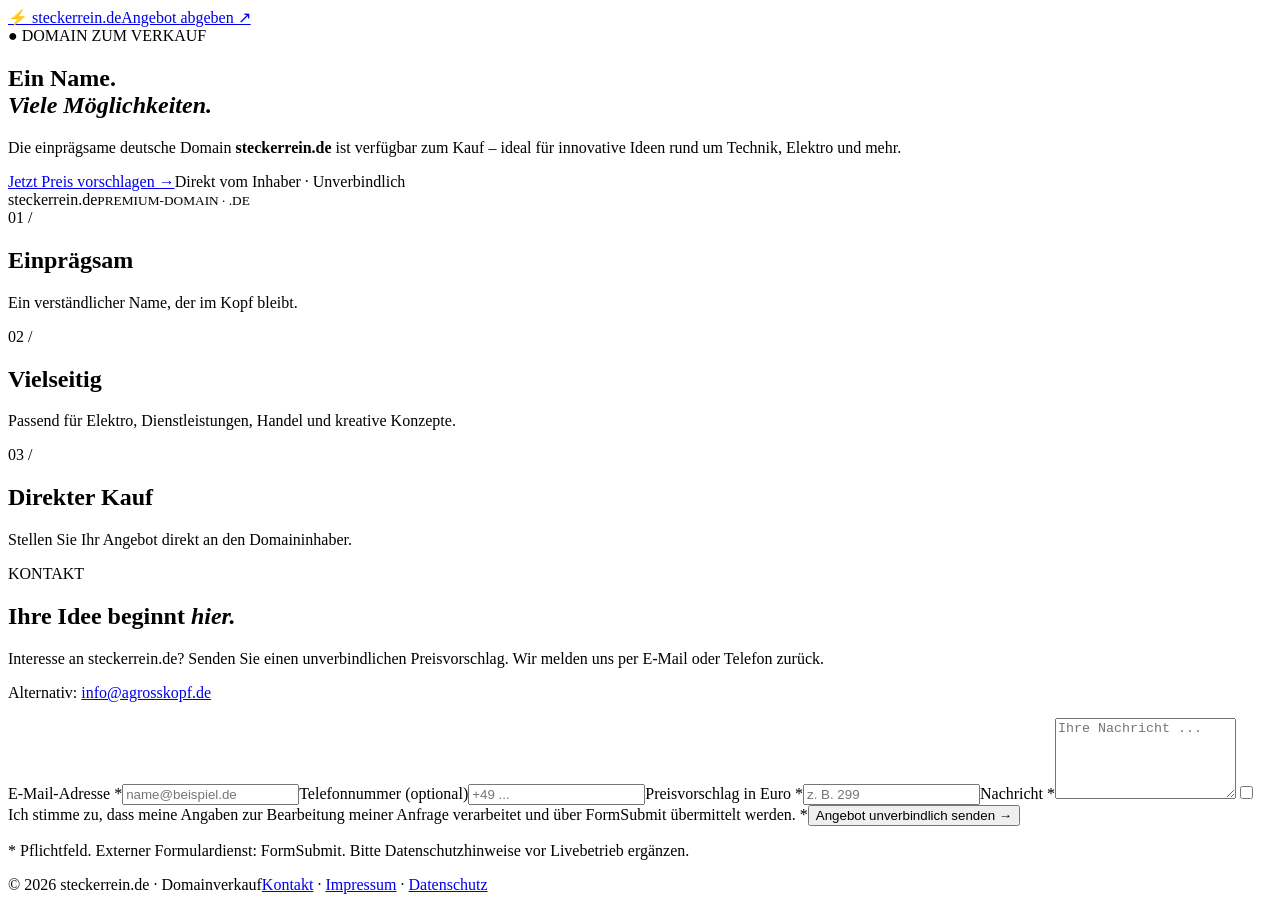
==== index.html @ 580309a0 "Add domain sale website and Arcane Docker deployment: index.html" ====
<!doctype html>
<html lang="de"><head><meta charset="utf-8"><meta name="viewport" content="width=device-width,initial-scale=1"><meta name="description" content="Die Domain steckerrein.de steht zum Verkauf. Jetzt unverbindlich ein Angebot abgeben."><title>steckerrein.de – Domain kaufen</title><link rel="stylesheet" href="style.css"></head>
<body><header><a class="brand" href="/">⚡ steckerrein<span>.de</span></a><a href="#kontakt" class="navlink">Angebot abgeben ↗</a></header>
<main><section class="hero"><div class="tag">● DOMAIN ZUM VERKAUF</div><h1>Ein Name.<br><em>Viele Möglichkeiten.</em></h1><p>Die einprägsame deutsche Domain <strong>steckerrein.de</strong> ist verfügbar zum Kauf – ideal für innovative Ideen rund um Technik, Elektro und mehr.</p><div class="actions"><a class="button" href="#kontakt">Jetzt Preis vorschlagen →</a><span>Direkt vom Inhaber · Unverbindlich</span></div><div class="domain">steckerrein<span>.de</span><small>PREMIUM-DOMAIN · .DE</small></div></section>
<section class="benefits"><article><span>01 /</span><h2>Einprägsam</h2><p>Ein verständlicher Name, der im Kopf bleibt.</p></article><article><span>02 /</span><h2>Vielseitig</h2><p>Passend für Elektro, Dienstleistungen, Handel und kreative Konzepte.</p></article><article><span>03 /</span><h2>Direkter Kauf</h2><p>Stellen Sie Ihr Angebot direkt an den Domaininhaber.</p></article></section>
<section class="contact" id="kontakt"><div><div class="tag">KONTAKT</div><h2>Ihre Idee beginnt <em>hier.</em></h2><p>Interesse an steckerrein.de? Senden Sie einen unverbindlichen Preisvorschlag. Wir melden uns per E-Mail oder Telefon zurück.</p><p class="small">Alternativ: <a href="mailto:info@agrosskopf.de">info@agrosskopf.de</a></p></div><form action="https://formsubmit.co/info@agrosskopf.de" method="POST"><input type="hidden" name="_subject" value="Kaufangebot für steckerrein.de"><input type="hidden" name="_captcha" value="true"><input type="hidden" name="_template" value="table"><label>E-Mail-Adresse *<input type="email" name="email" required autocomplete="email" placeholder="name@beispiel.de"></label><label>Telefonnummer (optional)<input type="tel" name="telefon" autocomplete="tel" placeholder="+49 ..."></label><label>Preisvorschlag in Euro *<input type="number" name="preisvorschlag_eur" required min="1" step="1" placeholder="z. B. 299"></label><label>Nachricht *<textarea name="nachricht" required rows="5" placeholder="Ihre Nachricht ..."></textarea></label><label class="consent"><input type="checkbox" required> Ich stimme zu, dass meine Angaben zur Bearbeitung meiner Anfrage verarbeitet und über FormSubmit übermittelt werden. *</label><button type="submit">Angebot unverbindlich senden →</button><p class="small">* Pflichtfeld. Externer Formulardienst: FormSubmit. Bitte Datenschutzhinweise vor Livebetrieb ergänzen.</p></form></section></main><footer><span>© <span id="year">2026</span> steckerrein.de · Domainverkauf</span><span><a href="mailto:info@agrosskopf.de">Kontakt</a> · <a href="impressum.html">Impressum</a> · <a href="datenschutz.html">Datenschutz</a></span></footer><script src="script.js"></script></body></html>
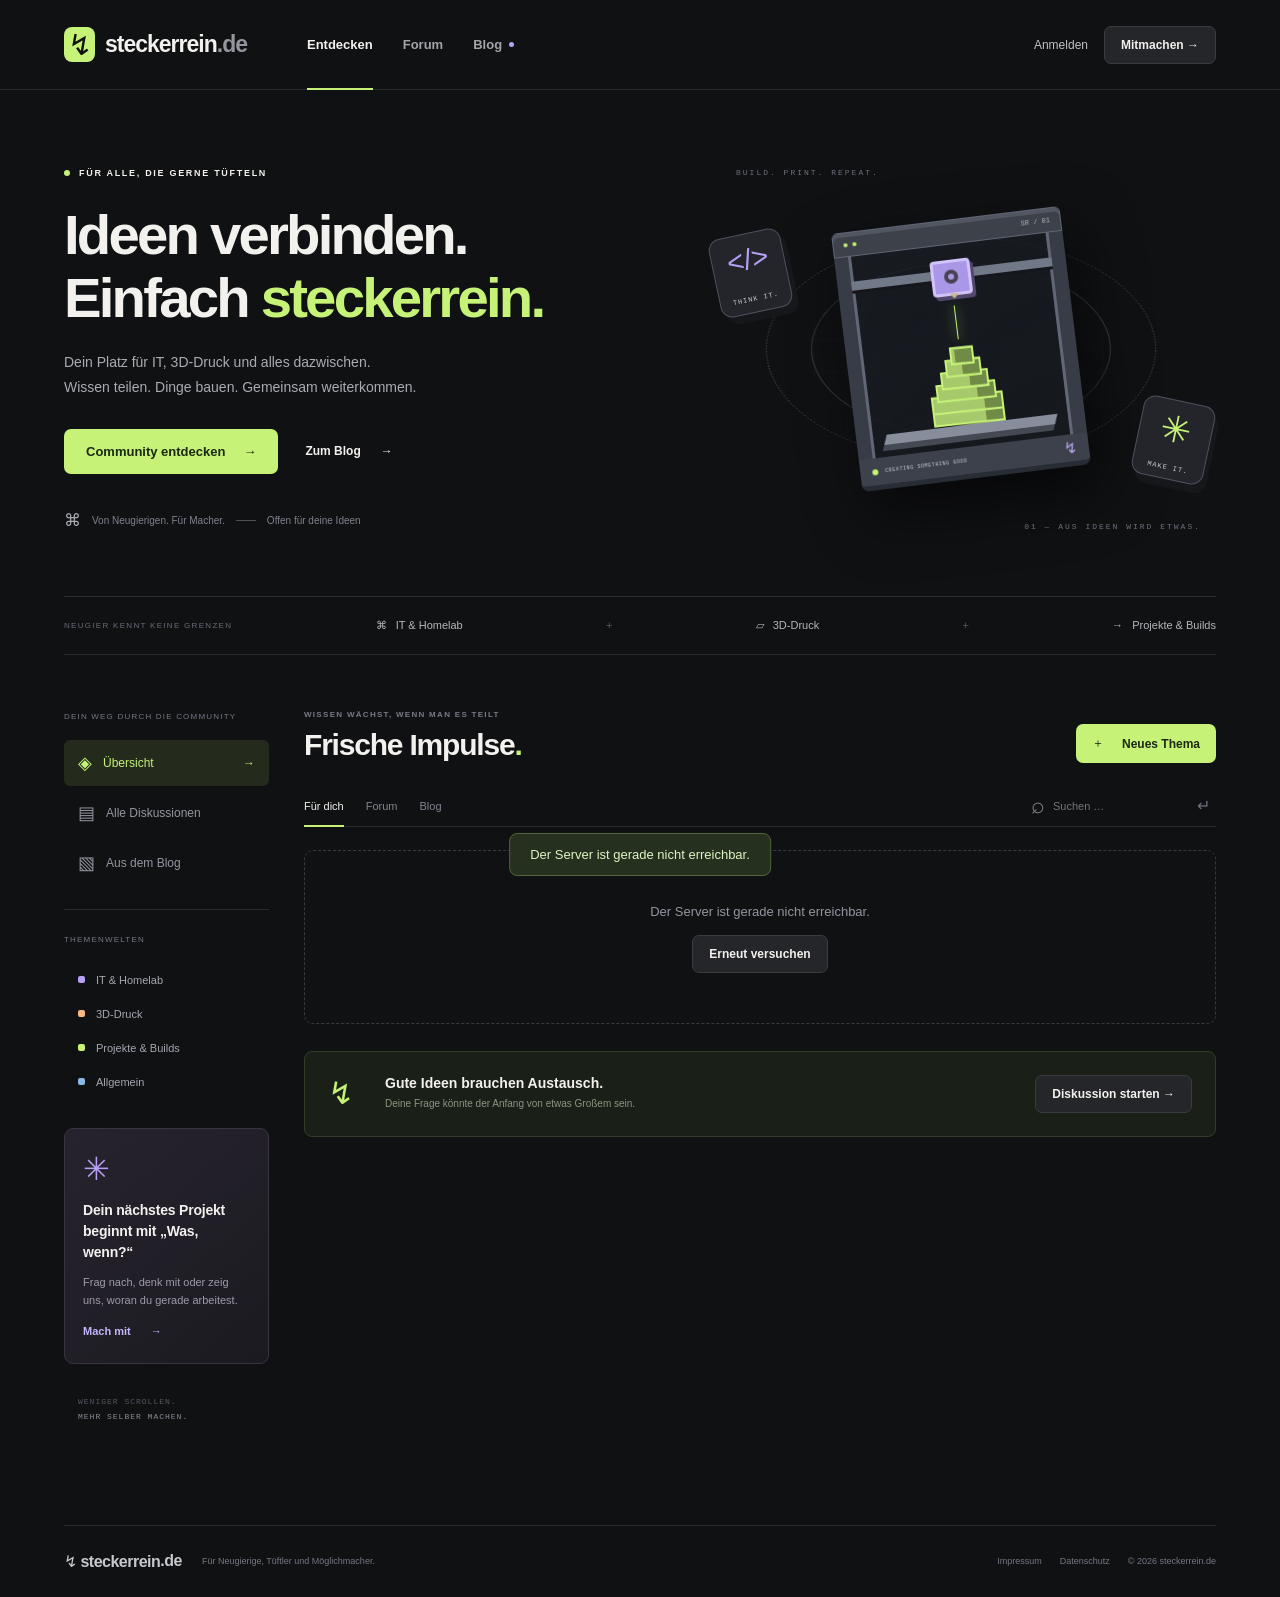
==== commit befb0bf9: "Replace domain sale site with IT and 3D printing community" ====
--- a/index.html
+++ b/index.html
@@ -1,6 +1,13 @@
 <!doctype html>
-<html lang="de"><head><meta charset="utf-8"><meta name="viewport" content="width=device-width,initial-scale=1"><meta name="description" content="Die Domain steckerrein.de steht zum Verkauf. Jetzt unverbindlich ein Angebot abgeben."><title>steckerrein.de – Domain kaufen</title><link rel="stylesheet" href="style.css"></head>
-<body><header><a class="brand" href="/">⚡ steckerrein<span>.de</span></a><a href="#kontakt" class="navlink">Angebot abgeben ↗</a></header>
-<main><section class="hero"><div class="tag">● DOMAIN ZUM VERKAUF</div><h1>Ein Name.<br><em>Viele Möglichkeiten.</em></h1><p>Die einprägsame deutsche Domain <strong>steckerrein.de</strong> ist verfügbar zum Kauf – ideal für innovative Ideen rund um Technik, Elektro und mehr.</p><div class="actions"><a class="button" href="#kontakt">Jetzt Preis vorschlagen →</a><span>Direkt vom Inhaber · Unverbindlich</span></div><div class="domain">steckerrein<span>.de</span><small>PREMIUM-DOMAIN · .DE</small></div></section>
-<section class="benefits"><article><span>01 /</span><h2>Einprägsam</h2><p>Ein verständlicher Name, der im Kopf bleibt.</p></article><article><span>02 /</span><h2>Vielseitig</h2><p>Passend für Elektro, Dienstleistungen, Handel und kreative Konzepte.</p></article><article><span>03 /</span><h2>Direkter Kauf</h2><p>Stellen Sie Ihr Angebot direkt an den Domaininhaber.</p></article></section>
-<section class="contact" id="kontakt"><div><div class="tag">KONTAKT</div><h2>Ihre Idee beginnt <em>hier.</em></h2><p>Interesse an steckerrein.de? Senden Sie einen unverbindlichen Preisvorschlag. Wir melden uns per E-Mail oder Telefon zurück.</p><p class="small">Alternativ: <a href="mailto:info@agrosskopf.de">info@agrosskopf.de</a></p></div><form action="https://formsubmit.co/info@agrosskopf.de" method="POST"><input type="hidden" name="_subject" value="Kaufangebot für steckerrein.de"><input type="hidden" name="_captcha" value="true"><input type="hidden" name="_template" value="table"><label>E-Mail-Adresse *<input type="email" name="email" required autocomplete="email" placeholder="name@beispiel.de"></label><label>Telefonnummer (optional)<input type="tel" name="telefon" autocomplete="tel" placeholder="+49 ..."></label><label>Preisvorschlag in Euro *<input type="number" name="preisvorschlag_eur" required min="1" step="1" placeholder="z. B. 299"></label><label>Nachricht *<textarea name="nachricht" required rows="5" placeholder="Ihre Nachricht ..."></textarea></label><label class="consent"><input type="checkbox" required> Ich stimme zu, dass meine Angaben zur Bearbeitung meiner Anfrage verarbeitet und über FormSubmit übermittelt werden. *</label><button type="submit">Angebot unverbindlich senden →</button><p class="small">* Pflichtfeld. Externer Formulardienst: FormSubmit. Bitte Datenschutzhinweise vor Livebetrieb ergänzen.</p></form></section></main><footer><span>© <span id="year">2026</span> steckerrein.de · Domainverkauf</span><span><a href="mailto:info@agrosskopf.de">Kontakt</a> · <a href="impressum.html">Impressum</a> · <a href="datenschutz.html">Datenschutz</a></span></footer><script src="script.js"></script></body></html>+<html lang="de">
+<head><meta charset="utf-8"><meta name="viewport" content="width=device-width,initial-scale=1"><meta name="description" content="Deine Community für IT, Homelab und 3D-Druck. Wissen teilen, Projekte zeigen und gemeinsam weiterkommen."><meta name="theme-color" content="#101113"><title>steckerrein.de — Ideen verbinden.</title><link rel="stylesheet" href="style.css"><script src="script.js" defer></script></head>
+<body>
+<a class="skip" href="#content">Zum Inhalt</a>
+<header class="site-header"><a class="brand" href="#"><span class="brand-icon">↯</span> steckerrein<span class="brand-dot">.de</span></a><nav aria-label="Hauptnavigation"><a href="#" data-nav="home">Entdecken</a><a href="#forum" data-nav="forum">Forum</a><a href="#blog" data-nav="blog">Blog <span class="tiny-dot"></span></a></nav><div id="account" class="account"></div></header>
+<main id="content" tabindex="-1">
+<section class="hero" id="hero"><div class="hero-copy"><div class="eyebrow"><span class="status-dot"></span> FÜR ALLE, DIE GERNE TÜFTELN</div><h1>Ideen verbinden.<br>Einfach <span>steckerrein.</span></h1><p>Dein Platz für IT, 3D-Druck und alles dazwischen.<br class="desktop"> Wissen teilen. Dinge bauen. Gemeinsam weiterkommen.</p><div class="hero-actions"><a class="button primary" href="#forum">Community entdecken <span>→</span></a><a class="text-link" href="#blog">Zum Blog <span>→</span></a></div><div class="hero-note"><span class="mini-symbol">⌘</span><span>Von Neugierigen. Für Macher.</span><span class="note-line"></span><span>Offen für deine Ideen</span></div></div><div class="hero-art" aria-hidden="true"><div class="art-grid"></div><span class="art-label top-label">BUILD. PRINT. REPEAT.</span><div class="orbit orbit-one"></div><div class="orbit orbit-two"></div><div class="chip chip-code">&lt;/&gt;<small>THINK IT.</small></div><div class="printer"><div class="printer-top"><i></i><i></i><span>SR / 01</span></div><div class="printer-frame"><div class="rail"></div><div class="print-head"><span></span></div><div class="beam"></div><div class="print-object"><div></div><div></div><div></div><div></div><div></div><div></div></div><div class="print-bed"></div></div><div class="printer-base"><span class="status-dot"></span><span>CREATING SOMETHING GOOD</span><b>↯</b></div></div><div class="chip chip-print">✳<small>MAKE IT.</small></div><span class="art-label bottom-label">01 — AUS IDEEN WIRD ETWAS.</span></div></section>
+<div class="topic-strip"><span>NEUGIER KENNT KEINE GRENZEN</span><span>⌘ &nbsp; IT & Homelab</span><i>+</i><span>▱ &nbsp; 3D-Druck</span><i>+</i><span>→ &nbsp; Projekte & Builds</span><span class="strip-end">UND DU MITTENDRIN.</span></div>
+<section id="workspace" class="workspace"><aside class="sidebar"><p class="section-label">DEIN WEG DURCH DIE COMMUNITY</p><a class="side-link active" href="#" data-side="home"><span>◈</span> Übersicht <b>→</b></a><a class="side-link" href="#forum" data-side="forum"><span>▤</span> Alle Diskussionen</a><a class="side-link" href="#blog" data-side="blog"><span>▧</span> Aus dem Blog</a><div class="sidebar-divider"></div><p class="section-label">THEMENWELTEN</p><div id="categories"></div><div class="welcome-card"><span class="welcome-icon">✳</span><h3>Dein nächstes Projekt<br>beginnt mit „Was, wenn?“</h3><p>Frag nach, denk mit oder zeig uns, woran du gerade arbeitest.</p><button class="text-link" data-action="compose">Mach mit <span>→</span></button></div><div class="sidebar-footer">WENIGER SCROLLEN.<br><strong>MEHR SELBER MACHEN.</strong></div></aside><div class="feed"><div class="feed-heading"><div><div class="eyebrow muted" id="feed-kicker">WISSEN WÄCHST, WENN MAN ES TEILT</div><h2 id="feed-title">Frische Impulse<span>.</span></h2></div><button class="button primary small" data-action="compose"><span>＋</span> Neues Thema</button></div><div class="feed-toolbar"><div class="tabs" role="group" aria-label="Beitragsart"><button data-filter="home" class="active">Für dich</button><button data-filter="forum">Forum</button><button data-filter="blog">Blog</button></div><form id="search-form" class="search"><label class="sr-only" for="search">Beiträge durchsuchen</label><span aria-hidden="true">⌕</span><input id="search" type="search" placeholder="Suchen …" maxlength="120"><button type="submit" aria-label="Suche starten">↵</button></form></div><div id="mobile-categories" aria-label="Themenwelten"></div><div id="filter-info"></div><div id="posts" aria-live="polite"></div><div id="pagination" class="pagination"></div><div class="community-banner"><div class="banner-symbol">↯</div><div><h3>Gute Ideen brauchen Austausch.</h3><p>Deine Frage könnte der Anfang von etwas Großem sein.</p></div><button class="button secondary small" data-action="compose">Diskussion starten →</button></div><div class="stats" id="stats"></div></div></section>
+</main><footer><a class="brand" href="#">↯ steckerrein<span>.de</span></a><span>Für Neugierige, Tüftler und Möglichmacher.</span><div><a href="impressum.html">Impressum</a><a href="datenschutz.html">Datenschutz</a><span>© <span id="year"></span> steckerrein.de</span></div></footer>
+<dialog id="modal"><button class="close-modal" aria-label="Dialog schließen">✕</button><div id="modal-content"></div></dialog><div id="toast" role="status"></div>
+</body></html>
--- a/style.css
+++ b/style.css
@@ -0,0 +1,3 @@
+:root{color-scheme:dark;--bg:#101113;--panel:#17181b;--border:#2a2c30;--text:#f2f1ed;--muted:#94969f;--accent:#c5f277;--purple:#b5a0f4;font-family:Inter,ui-sans-serif,-apple-system,BlinkMacSystemFont,"Segoe UI",sans-serif;color:var(--text);background:var(--bg);font-synthesis:none}*{box-sizing:border-box}body{margin:0}button,input,textarea,select{font:inherit}button,a,input,textarea,select{-webkit-tap-highlight-color:transparent}a{color:inherit;text-decoration:none}button{cursor:pointer}button:disabled{opacity:.5;cursor:wait}button:focus-visible,a:focus-visible,input:focus-visible,textarea:focus-visible,select:focus-visible{outline:2px solid var(--accent);outline-offset:4px}button{color:inherit}p{line-height:1.65}h1,h2,h3,p{margin-top:0}button{border:0}header.site-header{height:90px;max-width:1440px;padding:0 5%;margin:auto;display:flex;align-items:center;gap:60px;border-bottom:1px solid var(--border)}.brand{display:flex;align-items:center;font-size:23px;font-weight:800;letter-spacing:-1px;white-space:nowrap}.brand-icon{color:#111;background:var(--accent);width:31px;height:35px;display:inline-grid;place-items:center;border-radius:8px;margin-right:10px;font-size:29px}.brand-dot{color:var(--muted)}nav{display:flex;align-items:center;gap:30px;height:100%;font-size:13px;font-weight:600}nav a{height:100%;display:flex;align-items:center;gap:7px;position:relative;color:#a3a4aa}nav a.active{color:var(--text)}nav a.active:after{content:"";position:absolute;height:2px;background:var(--accent);bottom:-1px;left:0;right:0}.tiny-dot,.status-dot{width:6px;height:6px;background:var(--accent);border-radius:50%;display:inline-block;flex-shrink:0}.tiny-dot{background:var(--purple);width:5px;height:5px}.account{margin-left:auto;display:flex;gap:16px;align-items:center;font-size:12px}.account-name{max-width:140px;overflow:hidden;text-overflow:ellipsis}.button{display:inline-flex;gap:18px;justify-content:center;align-items:center;padding:15px 22px;border-radius:7px;font-size:13px;font-weight:700;white-space:nowrap;transition:transform .18s,background .18s}.button:hover{transform:translateY(-2px)}.primary{color:#1c2811;background:var(--accent)}.primary:hover{background:#d6ff96}.secondary{background:#242629;color:var(--text);border:1px solid #3a3c40}.small{padding:11px 16px;font-size:12px}.plain{background:transparent;color:#c1c1c6;padding:8px 0}.hero{max-width:1440px;margin:auto;display:grid;grid-template-columns:1.2fr 1fr;gap:30px;padding:78px 5% 65px;overflow:hidden}.eyebrow{font-size:9px;letter-spacing:1.7px;font-weight:700;display:flex;align-items:center;gap:9px}.hero h1{font-size:clamp(40px,4.4vw,65px);font-weight:760;line-height:1.12;letter-spacing:-2.8px;margin:25px 0 21px}.hero h1>span{color:var(--accent)}.hero p{font-size:14px;color:#aaabb3;line-height:1.8}.hero-actions{display:flex;gap:27px;align-items:center;margin-top:28px}.text-link{background:transparent;display:inline-flex;align-items:center;gap:20px;font-size:12px;font-weight:650;padding:5px 0;color:var(--text)}.hero-note{margin-top:36px;font-size:10px;color:#7f828c;display:flex;align-items:center;gap:11px}.mini-symbol{font-size:17px;color:#acaeb6}.note-line{width:20px;height:1px;background:#4d5057}.hero-art{position:relative;min-height:340px;display:grid;place-items:center;isolation:isolate}.art-grid{position:absolute;inset:-20px;background-image:linear-gradient(#36393c30 1px,transparent 1px),linear-gradient(90deg,#36393c30 1px,transparent 1px);background-size:32px 32px;mask-image:radial-gradient(ellipse,black,transparent 70%);z-index:-2}.art-label{position:absolute;font:8px ui-monospace,monospace;letter-spacing:2px;color:#6c707b}.top-label{top:0;left:30px}.bottom-label{bottom:0;right:15px}.orbit{border:1px solid #3c414c;border-radius:50%;position:absolute;width:300px;height:300px;transform:rotateX(55deg) rotateZ(-30deg);z-index:-1}.orbit-two{width:390px;height:390px;transform:rotateX(55deg) rotateZ(45deg);border-style:dashed;border-color:#363b46}.printer{width:230px;transform:rotate(-7deg);filter:drop-shadow(10px 25px 30px #0009)}.printer-top{height:25px;background:#3d4149;border:1px solid #626775;border-radius:6px 6px 0 0;display:flex;align-items:center;padding:0 10px;gap:5px;box-shadow:inset 0 4px #515660}.printer-top i{width:4px;height:4px;background:var(--accent);border-radius:100%}.printer-top span{margin-left:auto;font:7px monospace;color:#acb0ba}.printer-frame{height:203px;position:relative;border-left:14px solid #383c46;border-right:14px solid #383c46;background:linear-gradient(150deg,#22283288,#16191e);box-shadow:inset 3px 0 #616776,inset -3px 0 #616776}.rail{position:absolute;top:25px;left:0;right:0;height:9px;background:#717888;box-shadow:0 3px #15161b}.print-head{position:absolute;top:15px;left:80px;width:40px;height:36px;background:#aa97e7;border:3px solid #d3c3fb;border-radius:4px;z-index:2;box-shadow:3px 4px #51486c}.print-head:after{content:"";position:absolute;top:31px;left:13px;border:5px solid transparent;border-top-color:#c9b88f}.print-head span{display:block;width:14px;height:14px;border-radius:50%;border:4px solid #484152;margin:7px auto}.beam{position:absolute;top:61px;left:99px;width:1px;height:34px;background:var(--accent);box-shadow:0 0 12px var(--accent)}.print-object{position:absolute;left:65px;bottom:23px;width:78px;height:83px;transform:skewY(-9deg)}.print-object div{position:absolute;border:2px solid #c5f277;background:#a6c96b;height:18px;width:72px;transform:skewY(10deg);box-shadow:inset -17px 0 #6f8b45}.print-object div:nth-child(1){bottom:0}.print-object div:nth-child(2){bottom:12px}.print-object div:nth-child(3){bottom:24px;width:60px;left:6px}.print-object div:nth-child(4){bottom:36px;width:48px;left:12px}.print-object div:nth-child(5){bottom:48px;width:36px;left:18px}.print-object div:nth-child(6){bottom:60px;width:24px;left:24px}.print-bed{position:absolute;bottom:12px;left:15px;right:15px;height:10px;background:#878d9b;transform:skewX(-20deg);box-shadow:0 6px #444954}.printer-base{height:32px;border-radius:0 0 7px 7px;background:#3c414b;display:flex;align-items:center;gap:7px;padding:0 12px;border-bottom:5px solid #282c35}.printer-base>span:nth-child(2){font:5px monospace;letter-spacing:.6px;color:#c7ccd6}.printer-base b{margin-left:auto;color:#b7a5ee}.chip{position:absolute;background:#23252b;border:1px solid #4e515e;border-radius:12px;display:grid;place-items:center;width:73px;height:80px;box-shadow:5px 8px 0 #16171b;color:var(--purple);font-size:29px}.chip small{font:7px monospace;letter-spacing:1px;color:#c8c7d1}.chip-code{left:8px;top:65px;transform:rotate(-12deg)}.chip-print{right:6px;bottom:51px;transform:rotate(12deg);color:var(--accent);font-size:37px}.topic-strip{max-width:1296px;margin:auto;border-top:1px solid var(--border);border-bottom:1px solid var(--border);display:flex;align-items:center;justify-content:space-between;gap:18px;padding:22px 0;color:#b6b7be;font-size:11px}.topic-strip>span:first-child,.strip-end{font-size:8px;letter-spacing:1.3px;color:#686c76}.topic-strip i{font-style:normal;color:#565963}.workspace{max-width:1440px;margin:auto;display:grid;grid-template-columns:224px minmax(0,1fr);gap:50px;padding:55px 5% 70px}.section-label{font-size:8px;color:#757984;letter-spacing:1.2px;margin:0 0 17px}.side-link{padding:12px 14px;display:flex;align-items:center;gap:11px;border-radius:6px;font-size:12px;color:#9396a0;margin-bottom:4px}.side-link>span{font-size:18px}.side-link b{margin-left:auto;font-weight:400}.side-link.active{background:#242b1d;color:var(--accent)}.side-link:hover{background:#222428}.sidebar-divider{height:1px;background:var(--border);margin:23px 0}.category-link{width:100%;display:flex;align-items:center;gap:11px;padding:11px 14px;text-align:left;font-size:11px;background:transparent;color:#a5a7b0;border-radius:6px}.category-link:hover,.category-link.active{background:#24262c;color:white}.category-link i{width:7px;height:7px;border-radius:2px;background:var(--purple)}.category-link[data-category="3d-druck"] i{background:#f5b883}.category-link[data-category="projekte"] i{background:var(--accent)}.category-link[data-category="allgemein"] i{background:#8bb9e3}.welcome-card{margin-top:29px;border:1px solid #393440;background:linear-gradient(140deg,#27232e,#1b1a20);padding:21px 18px;border-radius:9px}.welcome-icon{font-size:32px;color:var(--purple)}.welcome-card h3{font-size:14px;line-height:1.5;margin:12px 0 10px;letter-spacing:-.2px}.welcome-card p{font-size:11px;color:#9f9baa}.welcome-card .text-link{font-size:11px;color:#c6b5fa}.sidebar-footer{font:8px/1.9 monospace;letter-spacing:1px;color:#535760;margin:30px 14px}.sidebar-footer strong{color:#8b8e97;font-weight:400}.feed-heading{display:flex;justify-content:space-between;gap:12px;align-items:center}.muted{color:#777b86;font-size:8px;letter-spacing:1.3px}.feed h2{font-size:30px;letter-spacing:-1.2px;margin:9px 0 24px}.feed h2 span{color:var(--accent)}.feed-heading>.button{margin-top:-8px}.feed-toolbar{display:flex;align-items:center;justify-content:space-between;gap:15px;border-bottom:1px solid var(--border);margin-bottom:23px}.tabs{display:flex;gap:22px}.tabs button{background:transparent;color:#818590;font-size:11px;padding:14px 0;position:relative}.tabs button.active{color:var(--text)}.tabs button.active:after{content:"";height:2px;position:absolute;bottom:-1px;background:var(--accent);left:0;right:0}.search{display:flex;align-items:center;gap:8px;width:185px;color:#828691}.search>span{font-size:23px}.search input{width:100%;min-width:0;background:transparent;border:0;font-size:11px;padding:8px 0;color:white}.search button{background:transparent;color:#6c707a}.post-card{border:1px solid var(--border);border-radius:9px;background:var(--panel);padding:23px 25px;margin-bottom:12px;transition:border-color .18s,transform .18s;position:relative}.post-card:hover{border-color:#555b4b;transform:translateY(-2px)}.post-meta{display:flex;gap:10px;align-items:center;font-size:9px;color:#848894}.badge{display:inline-flex;font-size:8px;letter-spacing:.7px;padding:5px 8px;border-radius:4px;background:#2c263b;color:#c4b0ff;font-weight:700}.badge.forum{color:#b9dd92;background:#263020}.category-text{color:#a8a2bd}.post-card h3{font-size:19px;line-height:1.4;letter-spacing:-.4px;margin:13px 25px 8px 0}.post-card h3 a:after{content:"";position:absolute;inset:0;border-radius:9px}.post-card p{font-size:12px;color:#8e939e;margin-bottom:18px;max-width:650px;display:-webkit-box;-webkit-line-clamp:2;-webkit-box-orient:vertical;overflow:hidden}.post-bottom{display:flex;align-items:center;gap:8px;font-size:9px;color:#7e838e}.avatar{width:23px;height:23px;border-radius:50%;display:inline-grid;place-items:center;background:#34303e;color:#cbb8fb;font-size:9px;font-weight:700}.post-bottom time{margin-left:5px}.reply-count{margin-left:auto;font-size:10px}.card-arrow{position:absolute;right:25px;top:49px;color:#767b85;font-size:22px}.community-banner{display:flex;align-items:center;gap:17px;padding:23px;background:#1a2017;border:1px solid #323e2a;border-radius:8px;margin-top:27px}.banner-symbol{font-size:31px;color:var(--accent);width:40px;flex-shrink:0}.community-banner h3{font-size:14px;margin-bottom:5px}.community-banner p{font-size:10px;color:#8b9583;margin-bottom:0}.community-banner .button{margin-left:auto}.stats{display:flex;gap:35px;margin-top:25px;font-size:9px;color:#747a83}.stats strong{font-size:13px;color:#b9bec4;margin-right:5px}footer{max-width:1296px;margin:auto;border-top:1px solid var(--border);padding:26px 0;display:flex;align-items:center;gap:20px;color:#737883;font-size:9px}footer .brand{font-size:16px;color:#c5c8cd;letter-spacing:-.5px}footer>div{margin-left:auto;display:flex;gap:18px}footer a:hover{color:var(--accent)}.empty{padding:50px 25px;border:1px dashed #363b40;border-radius:9px;text-align:center;color:var(--muted);font-size:13px}.empty h3{color:var(--text);font-size:19px}.pagination{display:flex;justify-content:center;align-items:center;gap:20px;font-size:12px}.filter-pill{font-size:11px;color:var(--accent);background:#242c20;padding:8px 12px;display:inline-flex;align-items:center;gap:15px;border-radius:5px;margin:0 0 15px}.filter-pill button{background:transparent;color:inherit}dialog{background:#191b1f;color:var(--text);border:1px solid #3b3d46;border-radius:13px;padding:35px;width:min(700px,calc(100% - 24px));max-height:90dvh;box-shadow:0 30px 100px #0008}dialog::backdrop{background:#07080bbb;backdrop-filter:blur(7px)}.close-modal{position:sticky;top:0;float:right;background:#2e3037;color:#bfc2ca;border-radius:50%;width:29px;height:29px;z-index:2}.modal-title{font-size:27px;letter-spacing:-.8px;line-height:1.3;margin:15px 30px 12px 0}.modal-subtitle{font-size:13px;color:var(--muted)}.editor-form{display:grid;gap:18px;margin-top:25px}.editor-form label{display:grid;gap:8px;font-size:12px;color:#c5c6ce}.editor-form input,.editor-form textarea,.editor-form select{background:#111316;color:#eff0f3;border:1px solid #3b3e46;border-radius:6px;padding:12px;width:100%;font-size:13px}.editor-form textarea{resize:vertical;min-height:110px;line-height:1.6}.editor-form .button{justify-self:start}.form-note{font-size:11px;color:#898e9b;line-height:1.7}.form-note a{text-decoration:underline}.form-error{font-size:12px;color:#ffb9ad;min-height:1em;margin:0}.auth-switch{font-size:12px;color:#a1a4af;margin-top:22px}.auth-switch button{color:var(--accent);background:transparent;padding:5px}.article-body,.comment-body{white-space:pre-wrap;overflow-wrap:anywhere;font-size:14px;line-height:1.9;color:#bfc3cb}.article-body{margin-top:25px}.article-info{font-size:11px;color:var(--muted);line-height:1.8}.comments-section{border-top:1px solid var(--border);margin-top:30px;padding-top:25px}.comments-section h3{font-size:17px}.comment{padding:18px 0;border-bottom:1px solid var(--border)}.comment-body{font-size:13px;margin:8px 0 0}.delete-button{font-size:11px;background:transparent;color:#e7a89c;padding:8px 0}.confirm-row{display:flex;gap:12px;margin-top:25px}#toast{position:fixed;bottom:24px;left:50%;transform:translateX(-50%);padding:13px 20px;border:1px solid #52653f;border-radius:8px;background:#25301f;color:#def5c3;font-size:13px;z-index:5;display:none;max-width:90vw}.sr-only,.skip:not(:focus){position:absolute;width:1px;height:1px;padding:0;overflow:hidden;clip:rect(0,0,0,0)}.skip:focus{position:fixed;top:10px;left:10px;z-index:20;background:var(--accent);color:black;padding:10px}.legal{color:var(--text)}body:has(.legal){background:#101113}body:has(.legal)>header,body:has(.legal)>footer{max-width:1160px;margin:auto;display:flex;justify-content:space-between;padding:25px 24px;gap:20px}.legal h1{letter-spacing:-1px}.legal p,.legal li{overflow-wrap:anywhere}.navlink{font-size:13px;color:var(--accent)}@media(min-width:1440px){.hero{padding-top:90px;padding-bottom:80px}.hero h1{font-size:65px}.hero-art{min-height:370px}}@media(max-width:1350px){.topic-strip,footer{margin-left:5%;margin-right:5%}.strip-end{display:none}.workspace{gap:35px;grid-template-columns:205px minmax(0,1fr)}}@media(max-width:1000px){header.site-header{gap:30px}nav{gap:20px}.hero{padding-top:55px;gap:0;grid-template-columns:1.15fr 1fr}.hero h1{font-size:43px}.hero-art{transform:scale(.85);transform-origin:center}.hero-note{flex-wrap:wrap}.topic-strip>span:first-child{display:none}.workspace{grid-template-columns:175px minmax(0,1fr);gap:25px}.community-banner .button{display:none}.post-card{padding:20px}.stats{gap:16px}footer>span{display:none}}@media(max-width:720px){header.site-header{height:auto;min-height:78px;flex-wrap:wrap;gap:18px;padding-top:18px;padding-bottom:0}.brand{font-size:20px}.brand-icon{width:27px;height:30px}.account{gap:12px}.account .small{padding:9px 11px;font-size:10px}nav{order:3;width:100%;height:40px;gap:27px}nav a{font-size:12px}.hero{display:block;padding-top:42px;padding-bottom:35px}.hero h1{font-size:clamp(37px,8vw,54px);letter-spacing:-1.8px}.hero p{font-size:13px}.hero-art{display:none}.hero-note{margin-top:28px}.topic-strip{gap:9px;font-size:9px;padding:18px 0}.topic-strip i{font-size:9px}.workspace{display:block;padding-top:32px}.sidebar{display:none}.feed h2{font-size:27px}.muted{font-size:7px;letter-spacing:1px}.feed-heading .button{font-size:10px;padding:11px;gap:6px}.search{width:145px}.tabs{gap:18px}.post-card h3{font-size:17px}.post-card{padding:19px 17px}.card-arrow{right:16px;top:48px}.post-meta{font-size:8px;gap:7px}.community-banner{padding:18px}.stats{flex-wrap:wrap;gap:16px}footer{flex-wrap:wrap;padding-top:22px}footer>div{margin-left:0;flex-wrap:wrap;gap:15px;font-size:9px;width:100%}dialog{padding:24px}.modal-title{font-size:24px}.account-name{max-width:90px}.hero-actions{gap:20px}.hero-actions .button{font-size:12px;padding:14px 17px}}@media(prefers-reduced-motion:reduce){*{scroll-behavior:auto!important;transition:none!important}}
+[hidden]{display:none!important}
+#mobile-categories{display:none}@media(max-width:720px){#mobile-categories{display:flex;gap:6px;overflow:auto;padding-bottom:13px;margin-top:-5px}#mobile-categories .category-link{width:auto;white-space:nowrap;border:1px solid var(--border);font-size:10px;padding:9px}}
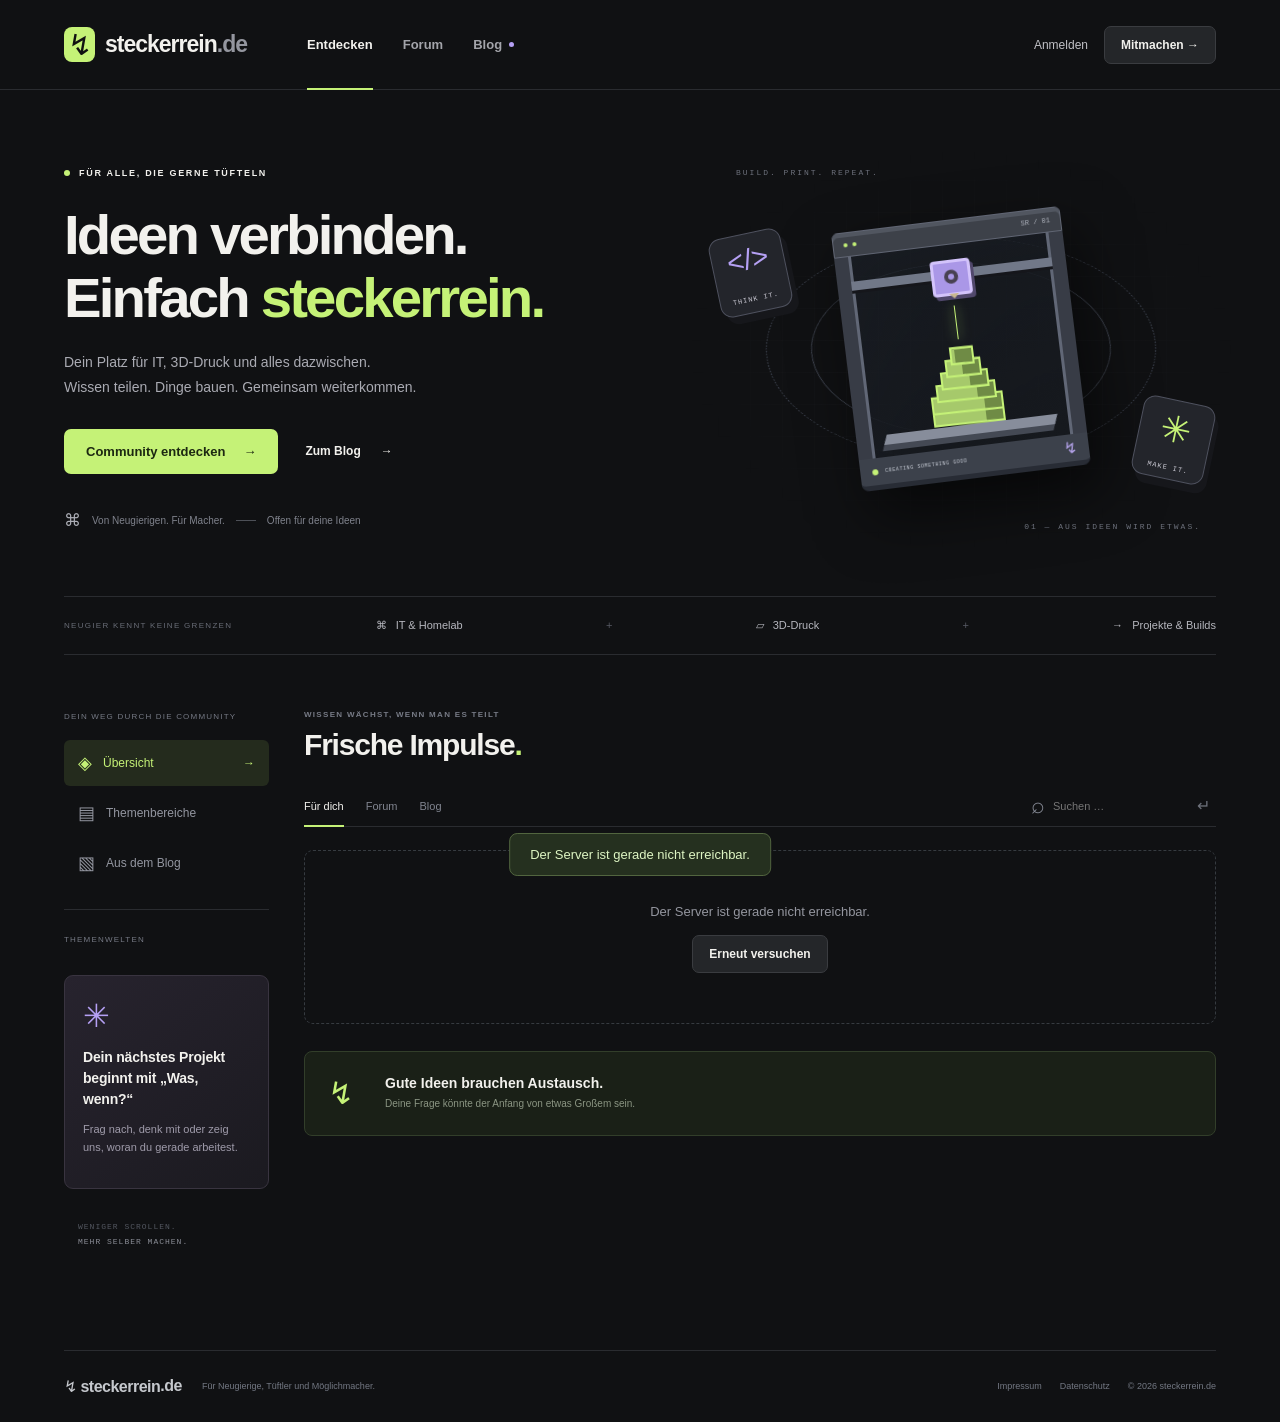
==== commit 84da2018: "Add SMTP email verification and admin-managed forum topics" ====
--- a/index.html
+++ b/index.html
@@ -1,13 +1,13 @@
 <!doctype html>
 <html lang="de">
-<head><meta charset="utf-8"><meta name="viewport" content="width=device-width,initial-scale=1"><meta name="description" content="Deine Community für IT, Homelab und 3D-Druck. Wissen teilen, Projekte zeigen und gemeinsam weiterkommen."><meta name="theme-color" content="#101113"><title>steckerrein.de — Ideen verbinden.</title><link rel="stylesheet" href="style.css"><script src="script.js" defer></script></head>
-<body>
+<head><meta charset="utf-8"><meta name="viewport" content="width=device-width,initial-scale=1"><meta name="description" content="Deine Community für IT, Homelab und 3D-Druck. Wissen teilen, Projekte zeigen und gemeinsam weiterkommen."><meta name="theme-color" content="#101113"><title>steckerrein.de — Ideen verbinden.</title><link rel="stylesheet" href="/style.css?v=community-2"><script data-cfasync="false" src="/script.js?v=community-2" defer></script></head>
+<body><noscript><p class="empty">Bitte aktiviere JavaScript, um Forum, Blog und Anmeldung zu verwenden.</p></noscript>
 <a class="skip" href="#content">Zum Inhalt</a>
-<header class="site-header"><a class="brand" href="#"><span class="brand-icon">↯</span> steckerrein<span class="brand-dot">.de</span></a><nav aria-label="Hauptnavigation"><a href="#" data-nav="home">Entdecken</a><a href="#forum" data-nav="forum">Forum</a><a href="#blog" data-nav="blog">Blog <span class="tiny-dot"></span></a></nav><div id="account" class="account"></div></header>
+<header class="site-header"><a class="brand" href="/"><span class="brand-icon">↯</span> steckerrein<span class="brand-dot">.de</span></a><nav aria-label="Hauptnavigation"><a href="/" data-nav="home">Entdecken</a><a href="/forum" data-nav="forum">Forum</a><a href="/blog" data-nav="blog">Blog <span class="tiny-dot"></span></a></nav><div id="account" class="account"></div></header>
 <main id="content" tabindex="-1">
-<section class="hero" id="hero"><div class="hero-copy"><div class="eyebrow"><span class="status-dot"></span> FÜR ALLE, DIE GERNE TÜFTELN</div><h1>Ideen verbinden.<br>Einfach <span>steckerrein.</span></h1><p>Dein Platz für IT, 3D-Druck und alles dazwischen.<br class="desktop"> Wissen teilen. Dinge bauen. Gemeinsam weiterkommen.</p><div class="hero-actions"><a class="button primary" href="#forum">Community entdecken <span>→</span></a><a class="text-link" href="#blog">Zum Blog <span>→</span></a></div><div class="hero-note"><span class="mini-symbol">⌘</span><span>Von Neugierigen. Für Macher.</span><span class="note-line"></span><span>Offen für deine Ideen</span></div></div><div class="hero-art" aria-hidden="true"><div class="art-grid"></div><span class="art-label top-label">BUILD. PRINT. REPEAT.</span><div class="orbit orbit-one"></div><div class="orbit orbit-two"></div><div class="chip chip-code">&lt;/&gt;<small>THINK IT.</small></div><div class="printer"><div class="printer-top"><i></i><i></i><span>SR / 01</span></div><div class="printer-frame"><div class="rail"></div><div class="print-head"><span></span></div><div class="beam"></div><div class="print-object"><div></div><div></div><div></div><div></div><div></div><div></div></div><div class="print-bed"></div></div><div class="printer-base"><span class="status-dot"></span><span>CREATING SOMETHING GOOD</span><b>↯</b></div></div><div class="chip chip-print">✳<small>MAKE IT.</small></div><span class="art-label bottom-label">01 — AUS IDEEN WIRD ETWAS.</span></div></section>
+<section class="hero" id="hero"><div class="hero-copy"><div class="eyebrow"><span class="status-dot"></span> FÜR ALLE, DIE GERNE TÜFTELN</div><h1>Ideen verbinden.<br>Einfach <span>steckerrein.</span></h1><p>Dein Platz für IT, 3D-Druck und alles dazwischen.<br class="desktop"> Wissen teilen. Dinge bauen. Gemeinsam weiterkommen.</p><div class="hero-actions"><a class="button primary" href="/forum">Community entdecken <span>→</span></a><a class="text-link" href="/blog">Zum Blog <span>→</span></a></div><div class="hero-note"><span class="mini-symbol">⌘</span><span>Von Neugierigen. Für Macher.</span><span class="note-line"></span><span>Offen für deine Ideen</span></div></div><div class="hero-art" aria-hidden="true"><div class="art-grid"></div><span class="art-label top-label">BUILD. PRINT. REPEAT.</span><div class="orbit orbit-one"></div><div class="orbit orbit-two"></div><div class="chip chip-code">&lt;/&gt;<small>THINK IT.</small></div><div class="printer"><div class="printer-top"><i></i><i></i><span>SR / 01</span></div><div class="printer-frame"><div class="rail"></div><div class="print-head"><span></span></div><div class="beam"></div><div class="print-object"><div></div><div></div><div></div><div></div><div></div><div></div></div><div class="print-bed"></div></div><div class="printer-base"><span class="status-dot"></span><span>CREATING SOMETHING GOOD</span><b>↯</b></div></div><div class="chip chip-print">✳<small>MAKE IT.</small></div><span class="art-label bottom-label">01 — AUS IDEEN WIRD ETWAS.</span></div></section>
 <div class="topic-strip"><span>NEUGIER KENNT KEINE GRENZEN</span><span>⌘ &nbsp; IT & Homelab</span><i>+</i><span>▱ &nbsp; 3D-Druck</span><i>+</i><span>→ &nbsp; Projekte & Builds</span><span class="strip-end">UND DU MITTENDRIN.</span></div>
-<section id="workspace" class="workspace"><aside class="sidebar"><p class="section-label">DEIN WEG DURCH DIE COMMUNITY</p><a class="side-link active" href="#" data-side="home"><span>◈</span> Übersicht <b>→</b></a><a class="side-link" href="#forum" data-side="forum"><span>▤</span> Alle Diskussionen</a><a class="side-link" href="#blog" data-side="blog"><span>▧</span> Aus dem Blog</a><div class="sidebar-divider"></div><p class="section-label">THEMENWELTEN</p><div id="categories"></div><div class="welcome-card"><span class="welcome-icon">✳</span><h3>Dein nächstes Projekt<br>beginnt mit „Was, wenn?“</h3><p>Frag nach, denk mit oder zeig uns, woran du gerade arbeitest.</p><button class="text-link" data-action="compose">Mach mit <span>→</span></button></div><div class="sidebar-footer">WENIGER SCROLLEN.<br><strong>MEHR SELBER MACHEN.</strong></div></aside><div class="feed"><div class="feed-heading"><div><div class="eyebrow muted" id="feed-kicker">WISSEN WÄCHST, WENN MAN ES TEILT</div><h2 id="feed-title">Frische Impulse<span>.</span></h2></div><button class="button primary small" data-action="compose"><span>＋</span> Neues Thema</button></div><div class="feed-toolbar"><div class="tabs" role="group" aria-label="Beitragsart"><button data-filter="home" class="active">Für dich</button><button data-filter="forum">Forum</button><button data-filter="blog">Blog</button></div><form id="search-form" class="search"><label class="sr-only" for="search">Beiträge durchsuchen</label><span aria-hidden="true">⌕</span><input id="search" type="search" placeholder="Suchen …" maxlength="120"><button type="submit" aria-label="Suche starten">↵</button></form></div><div id="mobile-categories" aria-label="Themenwelten"></div><div id="filter-info"></div><div id="posts" aria-live="polite"></div><div id="pagination" class="pagination"></div><div class="community-banner"><div class="banner-symbol">↯</div><div><h3>Gute Ideen brauchen Austausch.</h3><p>Deine Frage könnte der Anfang von etwas Großem sein.</p></div><button class="button secondary small" data-action="compose">Diskussion starten →</button></div><div class="stats" id="stats"></div></div></section>
-</main><footer><a class="brand" href="#">↯ steckerrein<span>.de</span></a><span>Für Neugierige, Tüftler und Möglichmacher.</span><div><a href="impressum.html">Impressum</a><a href="datenschutz.html">Datenschutz</a><span>© <span id="year"></span> steckerrein.de</span></div></footer>
+<section id="workspace" class="workspace"><aside class="sidebar"><p class="section-label">DEIN WEG DURCH DIE COMMUNITY</p><a class="side-link active" href="/" data-side="home"><span>◈</span> Übersicht <b>→</b></a><a class="side-link" href="/forum" data-side="forum"><span>▤</span> Themenbereiche</a><a class="side-link" href="/blog" data-side="blog"><span>▧</span> Aus dem Blog</a><div class="sidebar-divider"></div><p class="section-label">THEMENWELTEN</p><div id="categories"></div><div class="welcome-card"><span class="welcome-icon">✳</span><h3>Dein nächstes Projekt<br>beginnt mit „Was, wenn?“</h3><p>Frag nach, denk mit oder zeig uns, woran du gerade arbeitest.</p><button class="text-link" data-action="compose">Mach mit <span>→</span></button></div><div class="sidebar-footer">WENIGER SCROLLEN.<br><strong>MEHR SELBER MACHEN.</strong></div></aside><div class="feed"><div class="feed-heading"><div><div class="eyebrow muted" id="feed-kicker">WISSEN WÄCHST, WENN MAN ES TEILT</div><h2 id="feed-title">Frische Impulse<span>.</span></h2></div><button class="button primary small" data-action="compose"><span>＋</span> Neuer Beitrag</button></div><div class="feed-toolbar"><div class="tabs" role="group" aria-label="Beitragsart"><button data-filter="home" class="active">Für dich</button><button data-filter="forum">Forum</button><button data-filter="blog">Blog</button></div><form id="search-form" class="search"><label class="sr-only" for="search">Beiträge durchsuchen</label><span aria-hidden="true">⌕</span><input id="search" type="search" placeholder="Suchen …" maxlength="120"><button type="submit" aria-label="Suche starten">↵</button></form></div><div id="mobile-categories" aria-label="Themenwelten"></div><div id="filter-info"></div><div id="posts" aria-live="polite"></div><div id="pagination" class="pagination"></div><div class="community-banner"><div class="banner-symbol">↯</div><div><h3>Gute Ideen brauchen Austausch.</h3><p>Deine Frage könnte der Anfang von etwas Großem sein.</p></div><button class="button secondary small" data-action="compose">Diskussion starten →</button></div><div class="stats" id="stats"></div></div></section>
+</main><footer><a class="brand" href="/">↯ steckerrein<span>.de</span></a><span>Für Neugierige, Tüftler und Möglichmacher.</span><div><a href="/impressum.html">Impressum</a><a href="/datenschutz.html">Datenschutz</a><span>© <span id="year"></span> steckerrein.de</span></div></footer>
 <dialog id="modal"><button class="close-modal" aria-label="Dialog schließen">✕</button><div id="modal-content"></div></dialog><div id="toast" role="status"></div>
 </body></html>
--- a/style.css
+++ b/style.css
@@ -1,3 +1,4 @@
 :root{color-scheme:dark;--bg:#101113;--panel:#17181b;--border:#2a2c30;--text:#f2f1ed;--muted:#94969f;--accent:#c5f277;--purple:#b5a0f4;font-family:Inter,ui-sans-serif,-apple-system,BlinkMacSystemFont,"Segoe UI",sans-serif;color:var(--text);background:var(--bg);font-synthesis:none}*{box-sizing:border-box}body{margin:0}button,input,textarea,select{font:inherit}button,a,input,textarea,select{-webkit-tap-highlight-color:transparent}a{color:inherit;text-decoration:none}button{cursor:pointer}button:disabled{opacity:.5;cursor:wait}button:focus-visible,a:focus-visible,input:focus-visible,textarea:focus-visible,select:focus-visible{outline:2px solid var(--accent);outline-offset:4px}button{color:inherit}p{line-height:1.65}h1,h2,h3,p{margin-top:0}button{border:0}header.site-header{height:90px;max-width:1440px;padding:0 5%;margin:auto;display:flex;align-items:center;gap:60px;border-bottom:1px solid var(--border)}.brand{display:flex;align-items:center;font-size:23px;font-weight:800;letter-spacing:-1px;white-space:nowrap}.brand-icon{color:#111;background:var(--accent);width:31px;height:35px;display:inline-grid;place-items:center;border-radius:8px;margin-right:10px;font-size:29px}.brand-dot{color:var(--muted)}nav{display:flex;align-items:center;gap:30px;height:100%;font-size:13px;font-weight:600}nav a{height:100%;display:flex;align-items:center;gap:7px;position:relative;color:#a3a4aa}nav a.active{color:var(--text)}nav a.active:after{content:"";position:absolute;height:2px;background:var(--accent);bottom:-1px;left:0;right:0}.tiny-dot,.status-dot{width:6px;height:6px;background:var(--accent);border-radius:50%;display:inline-block;flex-shrink:0}.tiny-dot{background:var(--purple);width:5px;height:5px}.account{margin-left:auto;display:flex;gap:16px;align-items:center;font-size:12px}.account-name{max-width:140px;overflow:hidden;text-overflow:ellipsis}.button{display:inline-flex;gap:18px;justify-content:center;align-items:center;padding:15px 22px;border-radius:7px;font-size:13px;font-weight:700;white-space:nowrap;transition:transform .18s,background .18s}.button:hover{transform:translateY(-2px)}.primary{color:#1c2811;background:var(--accent)}.primary:hover{background:#d6ff96}.secondary{background:#242629;color:var(--text);border:1px solid #3a3c40}.small{padding:11px 16px;font-size:12px}.plain{background:transparent;color:#c1c1c6;padding:8px 0}.hero{max-width:1440px;margin:auto;display:grid;grid-template-columns:1.2fr 1fr;gap:30px;padding:78px 5% 65px;overflow:hidden}.eyebrow{font-size:9px;letter-spacing:1.7px;font-weight:700;display:flex;align-items:center;gap:9px}.hero h1{font-size:clamp(40px,4.4vw,65px);font-weight:760;line-height:1.12;letter-spacing:-2.8px;margin:25px 0 21px}.hero h1>span{color:var(--accent)}.hero p{font-size:14px;color:#aaabb3;line-height:1.8}.hero-actions{display:flex;gap:27px;align-items:center;margin-top:28px}.text-link{background:transparent;display:inline-flex;align-items:center;gap:20px;font-size:12px;font-weight:650;padding:5px 0;color:var(--text)}.hero-note{margin-top:36px;font-size:10px;color:#7f828c;display:flex;align-items:center;gap:11px}.mini-symbol{font-size:17px;color:#acaeb6}.note-line{width:20px;height:1px;background:#4d5057}.hero-art{position:relative;min-height:340px;display:grid;place-items:center;isolation:isolate}.art-grid{position:absolute;inset:-20px;background-image:linear-gradient(#36393c30 1px,transparent 1px),linear-gradient(90deg,#36393c30 1px,transparent 1px);background-size:32px 32px;mask-image:radial-gradient(ellipse,black,transparent 70%);z-index:-2}.art-label{position:absolute;font:8px ui-monospace,monospace;letter-spacing:2px;color:#6c707b}.top-label{top:0;left:30px}.bottom-label{bottom:0;right:15px}.orbit{border:1px solid #3c414c;border-radius:50%;position:absolute;width:300px;height:300px;transform:rotateX(55deg) rotateZ(-30deg);z-index:-1}.orbit-two{width:390px;height:390px;transform:rotateX(55deg) rotateZ(45deg);border-style:dashed;border-color:#363b46}.printer{width:230px;transform:rotate(-7deg);filter:drop-shadow(10px 25px 30px #0009)}.printer-top{height:25px;background:#3d4149;border:1px solid #626775;border-radius:6px 6px 0 0;display:flex;align-items:center;padding:0 10px;gap:5px;box-shadow:inset 0 4px #515660}.printer-top i{width:4px;height:4px;background:var(--accent);border-radius:100%}.printer-top span{margin-left:auto;font:7px monospace;color:#acb0ba}.printer-frame{height:203px;position:relative;border-left:14px solid #383c46;border-right:14px solid #383c46;background:linear-gradient(150deg,#22283288,#16191e);box-shadow:inset 3px 0 #616776,inset -3px 0 #616776}.rail{position:absolute;top:25px;left:0;right:0;height:9px;background:#717888;box-shadow:0 3px #15161b}.print-head{position:absolute;top:15px;left:80px;width:40px;height:36px;background:#aa97e7;border:3px solid #d3c3fb;border-radius:4px;z-index:2;box-shadow:3px 4px #51486c}.print-head:after{content:"";position:absolute;top:31px;left:13px;border:5px solid transparent;border-top-color:#c9b88f}.print-head span{display:block;width:14px;height:14px;border-radius:50%;border:4px solid #484152;margin:7px auto}.beam{position:absolute;top:61px;left:99px;width:1px;height:34px;background:var(--accent);box-shadow:0 0 12px var(--accent)}.print-object{position:absolute;left:65px;bottom:23px;width:78px;height:83px;transform:skewY(-9deg)}.print-object div{position:absolute;border:2px solid #c5f277;background:#a6c96b;height:18px;width:72px;transform:skewY(10deg);box-shadow:inset -17px 0 #6f8b45}.print-object div:nth-child(1){bottom:0}.print-object div:nth-child(2){bottom:12px}.print-object div:nth-child(3){bottom:24px;width:60px;left:6px}.print-object div:nth-child(4){bottom:36px;width:48px;left:12px}.print-object div:nth-child(5){bottom:48px;width:36px;left:18px}.print-object div:nth-child(6){bottom:60px;width:24px;left:24px}.print-bed{position:absolute;bottom:12px;left:15px;right:15px;height:10px;background:#878d9b;transform:skewX(-20deg);box-shadow:0 6px #444954}.printer-base{height:32px;border-radius:0 0 7px 7px;background:#3c414b;display:flex;align-items:center;gap:7px;padding:0 12px;border-bottom:5px solid #282c35}.printer-base>span:nth-child(2){font:5px monospace;letter-spacing:.6px;color:#c7ccd6}.printer-base b{margin-left:auto;color:#b7a5ee}.chip{position:absolute;background:#23252b;border:1px solid #4e515e;border-radius:12px;display:grid;place-items:center;width:73px;height:80px;box-shadow:5px 8px 0 #16171b;color:var(--purple);font-size:29px}.chip small{font:7px monospace;letter-spacing:1px;color:#c8c7d1}.chip-code{left:8px;top:65px;transform:rotate(-12deg)}.chip-print{right:6px;bottom:51px;transform:rotate(12deg);color:var(--accent);font-size:37px}.topic-strip{max-width:1296px;margin:auto;border-top:1px solid var(--border);border-bottom:1px solid var(--border);display:flex;align-items:center;justify-content:space-between;gap:18px;padding:22px 0;color:#b6b7be;font-size:11px}.topic-strip>span:first-child,.strip-end{font-size:8px;letter-spacing:1.3px;color:#686c76}.topic-strip i{font-style:normal;color:#565963}.workspace{max-width:1440px;margin:auto;display:grid;grid-template-columns:224px minmax(0,1fr);gap:50px;padding:55px 5% 70px}.section-label{font-size:8px;color:#757984;letter-spacing:1.2px;margin:0 0 17px}.side-link{padding:12px 14px;display:flex;align-items:center;gap:11px;border-radius:6px;font-size:12px;color:#9396a0;margin-bottom:4px}.side-link>span{font-size:18px}.side-link b{margin-left:auto;font-weight:400}.side-link.active{background:#242b1d;color:var(--accent)}.side-link:hover{background:#222428}.sidebar-divider{height:1px;background:var(--border);margin:23px 0}.category-link{width:100%;display:flex;align-items:center;gap:11px;padding:11px 14px;text-align:left;font-size:11px;background:transparent;color:#a5a7b0;border-radius:6px}.category-link:hover,.category-link.active{background:#24262c;color:white}.category-link i{width:7px;height:7px;border-radius:2px;background:var(--purple)}.category-link[data-category="3d-druck"] i{background:#f5b883}.category-link[data-category="projekte"] i{background:var(--accent)}.category-link[data-category="allgemein"] i{background:#8bb9e3}.welcome-card{margin-top:29px;border:1px solid #393440;background:linear-gradient(140deg,#27232e,#1b1a20);padding:21px 18px;border-radius:9px}.welcome-icon{font-size:32px;color:var(--purple)}.welcome-card h3{font-size:14px;line-height:1.5;margin:12px 0 10px;letter-spacing:-.2px}.welcome-card p{font-size:11px;color:#9f9baa}.welcome-card .text-link{font-size:11px;color:#c6b5fa}.sidebar-footer{font:8px/1.9 monospace;letter-spacing:1px;color:#535760;margin:30px 14px}.sidebar-footer strong{color:#8b8e97;font-weight:400}.feed-heading{display:flex;justify-content:space-between;gap:12px;align-items:center}.muted{color:#777b86;font-size:8px;letter-spacing:1.3px}.feed h2{font-size:30px;letter-spacing:-1.2px;margin:9px 0 24px}.feed h2 span{color:var(--accent)}.feed-heading>.button{margin-top:-8px}.feed-toolbar{display:flex;align-items:center;justify-content:space-between;gap:15px;border-bottom:1px solid var(--border);margin-bottom:23px}.tabs{display:flex;gap:22px}.tabs button{background:transparent;color:#818590;font-size:11px;padding:14px 0;position:relative}.tabs button.active{color:var(--text)}.tabs button.active:after{content:"";height:2px;position:absolute;bottom:-1px;background:var(--accent);left:0;right:0}.search{display:flex;align-items:center;gap:8px;width:185px;color:#828691}.search>span{font-size:23px}.search input{width:100%;min-width:0;background:transparent;border:0;font-size:11px;padding:8px 0;color:white}.search button{background:transparent;color:#6c707a}.post-card{border:1px solid var(--border);border-radius:9px;background:var(--panel);padding:23px 25px;margin-bottom:12px;transition:border-color .18s,transform .18s;position:relative}.post-card:hover{border-color:#555b4b;transform:translateY(-2px)}.post-meta{display:flex;gap:10px;align-items:center;font-size:9px;color:#848894}.badge{display:inline-flex;font-size:8px;letter-spacing:.7px;padding:5px 8px;border-radius:4px;background:#2c263b;color:#c4b0ff;font-weight:700}.badge.forum{color:#b9dd92;background:#263020}.category-text{color:#a8a2bd}.post-card h3{font-size:19px;line-height:1.4;letter-spacing:-.4px;margin:13px 25px 8px 0}.post-card h3 a:after{content:"";position:absolute;inset:0;border-radius:9px}.post-card p{font-size:12px;color:#8e939e;margin-bottom:18px;max-width:650px;display:-webkit-box;-webkit-line-clamp:2;-webkit-box-orient:vertical;overflow:hidden}.post-bottom{display:flex;align-items:center;gap:8px;font-size:9px;color:#7e838e}.avatar{width:23px;height:23px;border-radius:50%;display:inline-grid;place-items:center;background:#34303e;color:#cbb8fb;font-size:9px;font-weight:700}.post-bottom time{margin-left:5px}.reply-count{margin-left:auto;font-size:10px}.card-arrow{position:absolute;right:25px;top:49px;color:#767b85;font-size:22px}.community-banner{display:flex;align-items:center;gap:17px;padding:23px;background:#1a2017;border:1px solid #323e2a;border-radius:8px;margin-top:27px}.banner-symbol{font-size:31px;color:var(--accent);width:40px;flex-shrink:0}.community-banner h3{font-size:14px;margin-bottom:5px}.community-banner p{font-size:10px;color:#8b9583;margin-bottom:0}.community-banner .button{margin-left:auto}.stats{display:flex;gap:35px;margin-top:25px;font-size:9px;color:#747a83}.stats strong{font-size:13px;color:#b9bec4;margin-right:5px}footer{max-width:1296px;margin:auto;border-top:1px solid var(--border);padding:26px 0;display:flex;align-items:center;gap:20px;color:#737883;font-size:9px}footer .brand{font-size:16px;color:#c5c8cd;letter-spacing:-.5px}footer>div{margin-left:auto;display:flex;gap:18px}footer a:hover{color:var(--accent)}.empty{padding:50px 25px;border:1px dashed #363b40;border-radius:9px;text-align:center;color:var(--muted);font-size:13px}.empty h3{color:var(--text);font-size:19px}.pagination{display:flex;justify-content:center;align-items:center;gap:20px;font-size:12px}.filter-pill{font-size:11px;color:var(--accent);background:#242c20;padding:8px 12px;display:inline-flex;align-items:center;gap:15px;border-radius:5px;margin:0 0 15px}.filter-pill button{background:transparent;color:inherit}dialog{background:#191b1f;color:var(--text);border:1px solid #3b3d46;border-radius:13px;padding:35px;width:min(700px,calc(100% - 24px));max-height:90dvh;box-shadow:0 30px 100px #0008}dialog::backdrop{background:#07080bbb;backdrop-filter:blur(7px)}.close-modal{position:sticky;top:0;float:right;background:#2e3037;color:#bfc2ca;border-radius:50%;width:29px;height:29px;z-index:2}.modal-title{font-size:27px;letter-spacing:-.8px;line-height:1.3;margin:15px 30px 12px 0}.modal-subtitle{font-size:13px;color:var(--muted)}.editor-form{display:grid;gap:18px;margin-top:25px}.editor-form label{display:grid;gap:8px;font-size:12px;color:#c5c6ce}.editor-form input,.editor-form textarea,.editor-form select{background:#111316;color:#eff0f3;border:1px solid #3b3e46;border-radius:6px;padding:12px;width:100%;font-size:13px}.editor-form textarea{resize:vertical;min-height:110px;line-height:1.6}.editor-form .button{justify-self:start}.form-note{font-size:11px;color:#898e9b;line-height:1.7}.form-note a{text-decoration:underline}.form-error{font-size:12px;color:#ffb9ad;min-height:1em;margin:0}.auth-switch{font-size:12px;color:#a1a4af;margin-top:22px}.auth-switch button{color:var(--accent);background:transparent;padding:5px}.article-body,.comment-body{white-space:pre-wrap;overflow-wrap:anywhere;font-size:14px;line-height:1.9;color:#bfc3cb}.article-body{margin-top:25px}.article-info{font-size:11px;color:var(--muted);line-height:1.8}.comments-section{border-top:1px solid var(--border);margin-top:30px;padding-top:25px}.comments-section h3{font-size:17px}.comment{padding:18px 0;border-bottom:1px solid var(--border)}.comment-body{font-size:13px;margin:8px 0 0}.delete-button{font-size:11px;background:transparent;color:#e7a89c;padding:8px 0}.confirm-row{display:flex;gap:12px;margin-top:25px}#toast{position:fixed;bottom:24px;left:50%;transform:translateX(-50%);padding:13px 20px;border:1px solid #52653f;border-radius:8px;background:#25301f;color:#def5c3;font-size:13px;z-index:5;display:none;max-width:90vw}.sr-only,.skip:not(:focus){position:absolute;width:1px;height:1px;padding:0;overflow:hidden;clip:rect(0,0,0,0)}.skip:focus{position:fixed;top:10px;left:10px;z-index:20;background:var(--accent);color:black;padding:10px}.legal{color:var(--text)}body:has(.legal){background:#101113}body:has(.legal)>header,body:has(.legal)>footer{max-width:1160px;margin:auto;display:flex;justify-content:space-between;padding:25px 24px;gap:20px}.legal h1{letter-spacing:-1px}.legal p,.legal li{overflow-wrap:anywhere}.navlink{font-size:13px;color:var(--accent)}@media(min-width:1440px){.hero{padding-top:90px;padding-bottom:80px}.hero h1{font-size:65px}.hero-art{min-height:370px}}@media(max-width:1350px){.topic-strip,footer{margin-left:5%;margin-right:5%}.strip-end{display:none}.workspace{gap:35px;grid-template-columns:205px minmax(0,1fr)}}@media(max-width:1000px){header.site-header{gap:30px}nav{gap:20px}.hero{padding-top:55px;gap:0;grid-template-columns:1.15fr 1fr}.hero h1{font-size:43px}.hero-art{transform:scale(.85);transform-origin:center}.hero-note{flex-wrap:wrap}.topic-strip>span:first-child{display:none}.workspace{grid-template-columns:175px minmax(0,1fr);gap:25px}.community-banner .button{display:none}.post-card{padding:20px}.stats{gap:16px}footer>span{display:none}}@media(max-width:720px){header.site-header{height:auto;min-height:78px;flex-wrap:wrap;gap:18px;padding-top:18px;padding-bottom:0}.brand{font-size:20px}.brand-icon{width:27px;height:30px}.account{gap:12px}.account .small{padding:9px 11px;font-size:10px}nav{order:3;width:100%;height:40px;gap:27px}nav a{font-size:12px}.hero{display:block;padding-top:42px;padding-bottom:35px}.hero h1{font-size:clamp(37px,8vw,54px);letter-spacing:-1.8px}.hero p{font-size:13px}.hero-art{display:none}.hero-note{margin-top:28px}.topic-strip{gap:9px;font-size:9px;padding:18px 0}.topic-strip i{font-size:9px}.workspace{display:block;padding-top:32px}.sidebar{display:none}.feed h2{font-size:27px}.muted{font-size:7px;letter-spacing:1px}.feed-heading .button{font-size:10px;padding:11px;gap:6px}.search{width:145px}.tabs{gap:18px}.post-card h3{font-size:17px}.post-card{padding:19px 17px}.card-arrow{right:16px;top:48px}.post-meta{font-size:8px;gap:7px}.community-banner{padding:18px}.stats{flex-wrap:wrap;gap:16px}footer{flex-wrap:wrap;padding-top:22px}footer>div{margin-left:0;flex-wrap:wrap;gap:15px;font-size:9px;width:100%}dialog{padding:24px}.modal-title{font-size:24px}.account-name{max-width:90px}.hero-actions{gap:20px}.hero-actions .button{font-size:12px;padding:14px 17px}}@media(prefers-reduced-motion:reduce){*{scroll-behavior:auto!important;transition:none!important}}
 [hidden]{display:none!important}
 #mobile-categories{display:none}@media(max-width:720px){#mobile-categories{display:flex;gap:6px;overflow:auto;padding-bottom:13px;margin-top:-5px}#mobile-categories .category-link{width:auto;white-space:nowrap;border:1px solid var(--border);font-size:10px;padding:9px}}
+.heading-actions,.post-actions{display:flex;gap:14px;align-items:center;flex-wrap:wrap}.role-label{display:block;color:var(--accent);font-size:9px;margin-top:3px}.forum-intro{font-size:13px;color:var(--muted);margin-bottom:25px}.board-grid{display:grid;grid-template-columns:repeat(2,minmax(0,1fr));gap:15px}.board-card{position:relative;border:1px solid var(--border);border-radius:9px;padding:25px;background:var(--panel);transition:border-color .2s}.board-card:hover{border-color:var(--accent)}.board-icon{font-size:27px;color:var(--accent)}.board-card h3{font-size:19px;margin:18px 0 10px}.board-card h3 a:after{content:"";position:absolute;inset:0}.board-card p{color:var(--muted);font-size:12px;min-height:40px}.board-card>span:last-child{display:flex;color:#a5aab3;font-size:11px;justify-content:space-between}.post-actions{margin-top:22px}.comment .text-link{font-size:11px;color:var(--accent)}.workspace{scroll-margin-top:22px}.feed-heading{flex-wrap:wrap}@media(max-width:720px){.board-grid{grid-template-columns:1fr}.heading-actions{gap:8px}.heading-actions .button{padding:9px 11px}}
